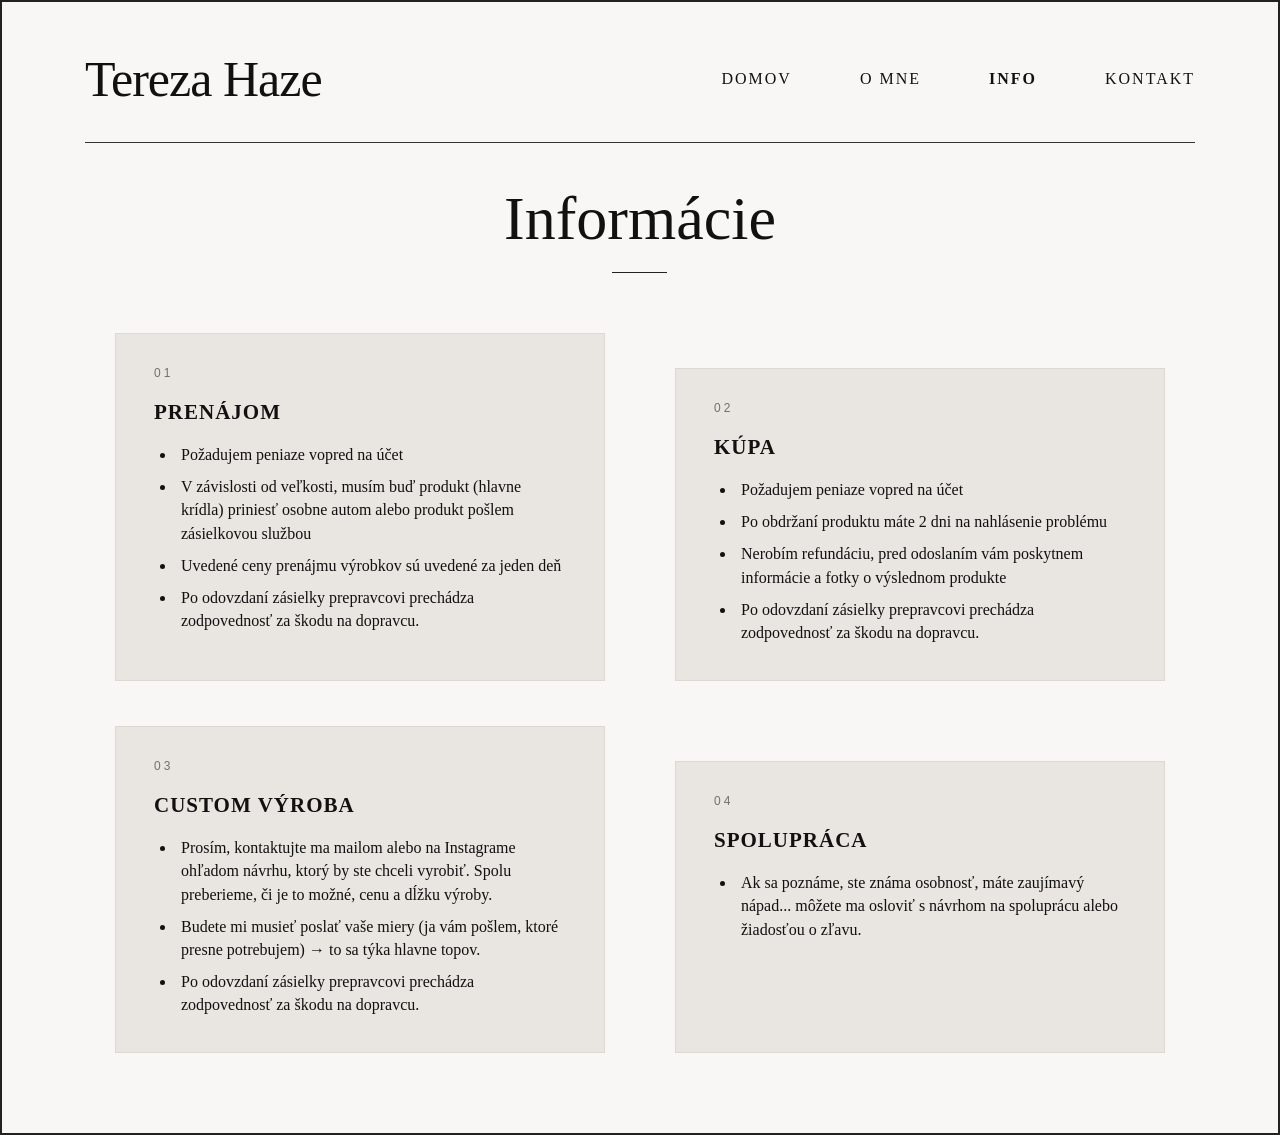
==== info.html @ 868201e6 "Initial commit" ====
<!DOCTYPE html>
<html lang="sk">

<head>
    <meta charset="UTF-8">
    <meta name="viewport" content="width=device-width, initial-scale=1.0">

    <title>Informácie | Tereza Haze</title>

    <link rel="stylesheet" href="css/style.css">
</head>

<body>

    <header class="header">

        <a href="index.html" class="logo">
            Tereza Haze
        </a>

        <nav class="navigation">
            <a href="index.html">DOMOV</a>
            <a href="o-mne.html">O MNE</a>
            <a href="info.html" class="active">INFO</a>
            <a href="kontakt.html">KONTAKT</a>
        </nav>

    </header>


    <main>

    <section class="info-page">

        <h1>Informácie</h1>

        <div class="info-line"></div>

        <div class="info-grid">

            <article class="info-card rental">

                <span class="info-number">01</span>

                <h2>PRENÁJOM</h2>

                <ul>
                    <li>Požadujem peniaze vopred na účet</li>
                    <li>V závislosti od veľkosti, musím buď produkt (hlavne krídla) priniesť osobne autom alebo produkt pošlem zásielkovou službou</li>
                    <li>Uvedené ceny prenájmu výrobkov sú uvedené za jeden deň</li>
                    <li>Po odovzdaní zásielky prepravcovi prechádza zodpovednosť za škodu na dopravcu.</li>
                </ul>

            </article>


            <article class="info-card purchase">

                <span class="info-number">02</span>

                <h2>KÚPA</h2>

                <ul>
                    <li>Požadujem peniaze vopred na účet</li>
                    <li>Po obdržaní produktu máte 2 dni na nahlásenie problému</li>
                    <li>Nerobím refundáciu, pred odoslaním vám poskytnem informácie a fotky o výslednom produkte</li>
                    <li>Po odovzdaní zásielky prepravcovi prechádza zodpovednosť za škodu na dopravcu.</li>
                </ul>

            </article>


            <article class="info-card custom">

                <span class="info-number">03</span>

                <h2>CUSTOM VÝROBA</h2>

                <ul>
                    <li>Prosím, kontaktujte ma mailom alebo na Instagrame ohľadom návrhu, ktorý by ste chceli vyrobiť. Spolu preberieme, či je to možné, cenu a dĺžku výroby.</li>
                    <li>Budete mi musieť poslať vaše miery (ja vám pošlem, ktoré presne potrebujem) → to sa týka hlavne topov.</li>
                    <li>Po odovzdaní zásielky prepravcovi prechádza zodpovednosť za škodu na dopravcu.</li>
                </ul>

            </article>


            <article class="info-card cooperation">

                <span class="info-number">04</span>

                <h2>SPOLUPRÁCA</h2>

                <ul>
                    <li>Ak sa poznáme, ste známa osobnosť, máte zaujímavý nápad... môžete ma osloviť s návrhom na spoluprácu alebo žiadosťou o zľavu.</li>
                </ul>

            </article>

        </div>

    </section>

    </main>


    <script src="js/script.js"></script>

</body>

</html>
---- css/style.css ----
/* ========================================
   RESET
======================================== */

* {
    box-sizing: border-box;
    margin: 0;
    padding: 0;
}


body {
    background: #f8f7f5;
    color: #111;

    font-family: Georgia, "Times New Roman", serif;

    border: 2px solid #222;

    min-height: 100vh;
}


/* ========================================
   HEADER
======================================== */

.header {
    width: 87%;

    margin: 0 auto;

    padding: 48px 0 34px;

    border-bottom: 1px solid #333;

    display: flex;
    align-items: center;
    justify-content: space-between;
}


.logo {
    color: #111;

    text-decoration: none;

    font-family: Georgia, "Times New Roman", serif;

    font-size: 50px;
    font-weight: normal;

    letter-spacing: -1px;
}


.navigation {
    display: flex;

    align-items: center;

    gap: 68px;
}


.navigation a {
    color: #111;

    text-decoration: none;

    font-size: 16px;

    letter-spacing: 2px;

    transition: opacity 0.2s ease;
}


.navigation a:hover {
    opacity: 0.5;
}


.navigation .active {
    font-weight: bold;
}


/* ========================================
   HOMEPAGE
======================================== */

.hero {
    position: relative;

    width: 90%;
    height: 350px;

    margin: 0 auto 42px;

    overflow: hidden;
}


.hero-gif {
    width: 100%;
    height: 100%;

    display: block;

    object-fit: cover;
}


.welcome-box {
    position: absolute;

    left: 50%;
    bottom: 18px;

    transform: translateX(-50%);

    width: 60%;

    padding: 26px;

    background: #f8f7f5;

    text-align: center;

    font-size: 28px;

    letter-spacing: 6px;
}


/* ========================================
   HOMEPAGE CATEGORIES
======================================== */

.categories {
    width: 90%;

    margin: 0 auto;

    display: grid;

    grid-template-columns: repeat(4, 1fr);

    gap: 60px;
}


.category {
    display: block;

    color: #111;

    text-decoration: none;
}


.category h2 {
    margin-bottom: 25px;

    text-align: center;

    font-family: Arial, sans-serif;

    font-size: 17px;

    letter-spacing: 2px;
}


.category img {
    width: 100%;

    aspect-ratio: 1 / 1;

    object-fit: cover;

    display: block;
}


/* ========================================
   O MNE
======================================== */

.about-page {
    position: relative;

    width: 87%;

    max-width: 1200px;

    margin: 50px auto 100px;

    display: grid;

    grid-template-columns: 1fr 1fr;

    gap: 75px;

    align-items: center;
}


/* ----------------------------------------
   IMAGE
---------------------------------------- */

.about-image-area {
    position: relative;

    width: 100%;

    padding: 0 0 48px 48px;
}


.about-background {
    position: absolute;

    left: 0;
    bottom: 0;

    width: 72%;
    height: 72%;

    background: #e7e2dc;

    z-index: 0;
}


.about-image {
    position: relative;

    z-index: 1;

    width: 100%;

    aspect-ratio: 3 / 4;

    display: block;

    object-fit: cover;
}


/* ----------------------------------------
   TEXT
---------------------------------------- */

.about-content {
    padding-right: 20px;
}


.about-label {
    display: flex;

    align-items: center;

    gap: 18px;

    margin-bottom: 24px;

    font-family: Arial, sans-serif;

    font-size: 12px;

    letter-spacing: 3px;
}


.about-label span:first-child {
    opacity: 0.45;
}


.about-label span:last-child {
    font-weight: bold;
}


.about-content h1 {
    font-size: 67px;

    font-weight: normal;

    line-height: 1;

    margin-bottom: 25px;
}


.about-content h1 span {
    letter-spacing: 5px;
}


.about-line {
    width: 55px;

    height: 1px;

    background: #222;

    margin-bottom: 28px;
}


.about-text p {
    font-size: 18px;

    line-height: 1.45;

    margin-bottom: 18px;
}


.about-text p:last-child {
    margin-bottom: 0;
}


/* ----------------------------------------
   TABLET
---------------------------------------- */

@media (max-width: 1000px) {

    .about-page {
        width: 90%;

        gap: 45px;
    }


    .about-content h1 {
        font-size: 53px;
    }


    .about-text p {
        font-size: 16px;
    }


    .about-image-area {
        padding-left: 30px;

        padding-bottom: 30px;
    }

}


/* ----------------------------------------
   PHONE
---------------------------------------- */

@media (max-width: 700px) {

    .about-page {
        width: 88%;

        margin: 35px auto 60px;

        display: flex;

        flex-direction: column;

        gap: 40px;
    }


    /* IMAGE */

    .about-image-area {
        width: 88%;

        margin: 0 auto;

        padding: 0 0 28px 28px;
    }


    .about-background {
        width: 70%;
        height: 65%;
    }


    .about-image {
        aspect-ratio: 3 / 4;
    }


    /* TEXT */

    .about-content {
        width: 100%;

        padding: 0;
    }


    .about-label {
        margin-bottom: 18px;

        font-size: 10px;

        letter-spacing: 2.5px;
    }


    .about-content h1 {
        font-size: 46px;

        margin-bottom: 20px;
    }


    .about-line {
        margin-bottom: 23px;
    }


    .about-text p {
        font-size: 16px;

        line-height: 1.5;

        margin-bottom: 18px;
    }

}


/* ----------------------------------------
   SMALL PHONE
---------------------------------------- */

@media (max-width: 430px) {

    .about-page {
        width: 88%;

        gap: 32px;
    }


    .about-image-area {
        width: 94%;
    }


    .about-content h1 {
        font-size: 39px;
    }


    .about-text p {
        font-size: 15.5px;
    }

}

/* ========================================
   INFO
======================================== */

.info-page {
    width: 87%;

    margin: 40px auto 80px;
}


.info-page > h1 {
    text-align: center;

    font-size: 62px;
    font-weight: normal;

    margin-bottom: 18px;
}


.info-line {
    width: 55px;
    height: 1px;

    background: #222;

    margin: 0 auto 60px;
}


/* ----------------------------------------
   CARDS
---------------------------------------- */

.info-grid {
    max-width: 1050px;

    margin: 0 auto;

    display: grid;

    grid-template-columns: 1fr 1fr;

    column-gap: 70px;
    row-gap: 45px;
}


.info-card {
    position: relative;

    background: #e9e5e0;

    padding: 32px 38px 36px;

    border: 1px solid #ddd8d2;

    transition:
        transform 0.25s ease,
        box-shadow 0.25s ease;
}


.info-card:hover {
    transform: translateY(-4px);

    box-shadow: 0 8px 20px rgba(0, 0, 0, 0.06);
}


/* alternating cards */

.info-card.purchase {
    margin-top: 35px;
}

.info-card.cooperation {
    margin-top: 35px;
}


/* number */

.info-number {
    display: block;

    margin-bottom: 20px;

    font-family: Arial, sans-serif;

    font-size: 12px;

    letter-spacing: 3px;

    opacity: 0.55;
}


/* heading */

.info-card h2 {
    margin-bottom: 18px;

    font-family: Georgia, "Times New Roman", serif;

    font-size: 21px;

    font-weight: bold;

    letter-spacing: 1px;
}


/* list */

.info-card ul {
    padding-left: 22px;
}


.info-card li {
    padding-left: 5px;

    margin-bottom: 9px;

    font-size: 16px;

    line-height: 1.45;
}


.info-card li:last-child {
    margin-bottom: 0;
}


/* ----------------------------------------
   TABLET
---------------------------------------- */

@media (max-width: 900px) {

    .info-grid {
        column-gap: 30px;
    }

    .info-card {
        padding: 28px 25px 30px;
    }

}


/* ----------------------------------------
   PHONE
---------------------------------------- */

@media (max-width: 700px) {

    .info-page {
        width: 88%;

        margin-top: 35px;

        margin-bottom: 50px;
    }


    .info-page > h1 {
        font-size: 45px;

        margin-bottom: 15px;
    }


    .info-line {
        margin-bottom: 40px;
    }


    .info-grid {
        display: flex;

        flex-direction: column;

        gap: 22px;
    }


    .info-card,
    .info-card.purchase,
    .info-card.cooperation {
        margin-top: 0;
    }


    .info-card {
        padding: 25px 22px 28px;
    }


    .info-number {
        margin-bottom: 15px;
    }


    .info-card h2 {
        font-size: 18px;

        margin-bottom: 15px;
    }


    .info-card li {
        font-size: 15px;

        line-height: 1.45;

        margin-bottom: 8px;
    }

}

/* ========================================
CONTACT
======================================== */

.contact-page {
    width: 87%;

    max-width: 1200px;

    margin: 42px auto 80px;

    display: grid;

    grid-template-columns: 1fr 1.15fr;

    column-gap: 55px;

    align-items: start;
}


/* ----------------------------------------
CONTENT
---------------------------------------- */

.contact-content {
    padding-left: 40px;

    padding-top: 58px;
}

.contact-content h1 {
    margin: 0 0 15px;

    font-family: Arial, sans-serif;

    font-size: 46px;

    font-weight: 700;

    letter-spacing: -1.5px;

    color: #292522;
}


.contact-intro {
    max-width: 510px;

    margin: 0 0 40px;

    font-size: 17px;

    line-height: 1.4;

    font-style: italic;

    color: #403b38;
}


/* ----------------------------------------
CONTACT DETAILS
---------------------------------------- */

.contact-details {
    margin-top: 0;
}


.contact-item {
    margin-bottom: 18px;
}


.contact-item h2 {
    margin: 0 0 4px;

    font-family: Arial, sans-serif;

    font-size: 20px;

    font-weight: 700;

    color: #292522;
}


.contact-item p {
    margin: 0;

    font-size: 18px;

    line-height: 1.45;

    color: #403b38;
}


/* ----------------------------------------
INSTAGRAM
---------------------------------------- */

.instagram-link {
    display: inline-flex;

    align-items: center;

    justify-content: center;

    width: 52px;

    height: 52px;

    margin-top: 23px;

    text-decoration: none;
}


.instagram-placeholder {
    display: flex;

    align-items: center;

    justify-content: center;

    width: 50px;

    height: 50px;

    border-radius: 13px;

    background: linear-gradient(
        135deg,
        #515bd4,
        #8134af 35%,
        #dd2a7b 65%,
        #feda77
    );

    color: white;

    font-family: Arial, sans-serif;

    font-size: 13px;

    font-weight: bold;

    letter-spacing: 1px;

    transition: transform 0.2s ease;
}


.instagram-link:hover .instagram-placeholder {
    transform: scale(1.06);
}


/* ----------------------------------------
IMAGES
---------------------------------------- */

.contact-images {
    position: relative;

    width: 100%;

    min-height: 585px;
}


.contact-image {
    position: absolute;

    overflow: hidden;
}


.contact-image img {
    display: block;

    width: 100%;

    height: 100%;

    object-fit: cover;
}


/* large image */

.contact-image-main {
    top: 0;

    left: 0;

    width: 340px;

    height: 465px;

    z-index: 2;
}


/* smaller image */

.contact-image-side {
    top: 125px;

    right: 0;

    width: 275px;

    height: 460px;

    z-index: 1;
}


/* ----------------------------------------
TABLET
---------------------------------------- */

@media (max-width: 900px) {

    .contact-page {
        column-gap: 30px;
    }


    .contact-content {
        padding-left: 15px;

        padding-top: 45px;
    }


    .contact-content h1 {
        font-size: 40px;
    }


    .contact-intro {
        font-size: 16px;
    }


    .contact-images {
        min-height: 520px;
    }


    .contact-image-main {
        width: 290px;

        height: 400px;
    }


    .contact-image-side {
        top: 105px;

        width: 230px;

        height: 400px;
    }

}


/* ----------------------------------------
PHONE
---------------------------------------- */

@media (max-width: 700px) {

    .contact-page {
        width: 88%;

        margin-top: 35px;

        margin-bottom: 50px;

        display: flex;

        flex-direction: column;

        gap: 45px;
    }


    .contact-content {
        padding-left: 0;

        padding-top: 10px;
    }


    .contact-content h1 {
        font-size: 38px;

        margin-bottom: 15px;
    }


    .contact-intro {
        font-size: 16px;

        margin-bottom: 32px;
    }


    .contact-item {
        margin-bottom: 17px;
    }


    .contact-item h2 {
        font-size: 18px;
    }


    .contact-item p {
        font-size: 16px;
    }


    .instagram-link {
        margin-top: 15px;
    }


    .contact-images {
        width: 100%;

        min-height: 470px;
    }


    .contact-image-main {
        top: 0;

        left: 0;

        width: 67%;

        height: 365px;
    }


    .contact-image-side {
        top: 100px;

        right: 0;

        width: 55%;

        height: 365px;
    }

}


/* ----------------------------------------
SMALL PHONE
---------------------------------------- */

@media (max-width: 450px) {

    .contact-page {
        gap: 35px;
    }


    .contact-content h1 {
        font-size: 34px;
    }


    .contact-images {
        min-height: 390px;
    }


    .contact-image-main {
        width: 68%;

        height: 300px;
    }


    .contact-image-side {
        top: 80px;

        width: 55%;

        height: 300px;
    }

}

/* ========================================
   MOBILE FIXES
   HEADER + HOMEPAGE CATEGORIES
======================================== */

@media (max-width: 700px) {

    /* ----------------------------------------
       HEADER
    ---------------------------------------- */

    .header {
        width: 88%;

        padding: 28px 0 22px;

        display: flex;

        flex-direction: column;

        align-items: center;

        justify-content: center;

        gap: 22px;

        text-align: center;
    }


    /* Make Tereza Haze smaller on phone */

    .logo {
        font-size: 36px;

        letter-spacing: -0.8px;

        white-space: nowrap;
    }


    /* ----------------------------------------
       MOBILE NAVIGATION
    ---------------------------------------- */

    .navigation {
        width: 100%;

        display: grid;

        grid-template-columns: repeat(2, 1fr);

        gap: 0;

        align-items: center;

        justify-items: center;
    }


    .navigation a {
        width: 100%;

        padding: 10px 5px;

        font-size: 13px;

        letter-spacing: 1.5px;

        text-align: center;
    }


    /* ----------------------------------------
       HOMEPAGE HERO
    ---------------------------------------- */

    .hero {
        width: 88%;

        height: 270px;

        margin: 25px auto 35px;
    }


    .welcome-box {
        width: 78%;

        padding: 18px;

        bottom: 12px;

        font-size: 21px;

        letter-spacing: 4px;
    }


    /* ----------------------------------------
       HOMEPAGE CATEGORIES
       
       2 x 2 instead of 4 across
    ---------------------------------------- */

    .categories {
        width: 88%;

        margin: 0 auto 50px;

        display: grid;

        grid-template-columns: repeat(2, minmax(0, 1fr));

        gap: 35px 18px;
    }


    .category {
        width: 100%;

        min-width: 0;
    }


    .category h2 {
        margin-bottom: 13px;

        font-size: 14px;

        letter-spacing: 1.5px;
    }


    .category img {
        width: 100%;

        aspect-ratio: 1 / 1;

        object-fit: cover;

        display: block;
    }

}


/* ========================================
   SMALL PHONE
======================================== */

@media (max-width: 430px) {

    .header {
        width: 88%;

        padding-top: 23px;

        padding-bottom: 18px;

        gap: 17px;
    }


    .logo {
        font-size: 31px;

        letter-spacing: -0.6px;
    }


    .navigation a {
        padding: 8px 3px;

        font-size: 11px;

        letter-spacing: 1.2px;
    }


    .hero {
        width: 88%;

        height: 220px;

        margin-top: 22px;

        margin-bottom: 30px;
    }


    .welcome-box {
        width: 80%;

        padding: 14px;

        font-size: 18px;

        letter-spacing: 3px;
    }


    .categories {
        width: 88%;

        grid-template-columns: repeat(2, minmax(0, 1fr));

        gap: 28px 14px;
    }


    .category h2 {
        font-size: 12px;

        letter-spacing: 1.2px;

        margin-bottom: 10px;
    }

}

/* ========================================
   CATEGORY / GALLERY PAGES
======================================== */

.category-page {
    position: relative;

    width: 92%;

    max-width: 1220px;

    margin: 35px auto 70px;

    min-height: 650px;

    background:
        radial-gradient(
            ellipse at 20% 20%,
            rgba(255, 255, 255, 0.9),
            transparent 55%
        ),
        radial-gradient(
            ellipse at 80% 75%,
            rgba(255, 255, 255, 0.75),
            transparent 55%
        ),
        #f1f5fb;

    padding: 35px 0 50px;
}


/* ----------------------------------------
PRODUCT GRID
---------------------------------------- */

.product-grid {
    width: 100%;

    display: grid;

    grid-template-columns:
        repeat(4, minmax(0, 1fr));

    column-gap: 36px;

    row-gap: 35px;

    align-items: start;
}


/* ----------------------------------------
PRODUCT
---------------------------------------- */

.product-card {
    display: block;

    width: 100%;

    color: #111;

    text-decoration: none;

    text-align: center;
}


.product-card img {
    display: block;

    width: 100%;

    aspect-ratio: 1 / 1;

    object-fit: cover;

    margin-bottom: 20px;
}


.product-card h2 {
    margin: 0;

    font-family: Arial, sans-serif;

    font-size: 16px;

    font-weight: bold;

    letter-spacing: 2.5px;
}


.product-card:hover img {
    opacity: 0.88;
}


.product-card:hover h2 {
    opacity: 0.6;
}


/* ----------------------------------------
DESCRIPTION
---------------------------------------- */

.category-description {
    grid-column: 3 / 5;

    align-self: center;

    padding: 20px 35px 20px 20px;

    text-align: center;

    font-family:
        Georgia,
        "Times New Roman",
        serif;

    font-size: 20px;

    line-height: 1.45;
}


.category-description p {
    margin-bottom: 12px;
}


.category-description p:last-child {
    margin-bottom: 0;
}


/* ----------------------------------------
LOGO
---------------------------------------- */

.category-logo {
    
    position: absolute;

    right: 20px;

    bottom: 20px;

    width: 100px;

    height: 125px;

    display: flex;

    align-items: center;

    justify-content: center;
}


.category-logo img {
    margin-top: 80px;

    margin-left: 100px;

    display: block;

    width: 100%;

    height: 100%;

    object-fit: contain;
}


/* ----------------------------------------
TABLET
---------------------------------------- */

@media (max-width: 900px) {

    .category-page {
        width: 90%;

        padding: 28px 0 70px;
    }


    .product-grid {
        grid-template-columns:
            repeat(3, minmax(0, 1fr));

        column-gap: 25px;

        row-gap: 32px;
    }


    .category-description {
        grid-column: 2 / 4;

        padding: 15px 20px;

        font-size: 18px;
    }


    .category-logo {
        width: 80px;

        height: 100px;

        right: 15px;

        bottom: 15px;
    }

}


/* ----------------------------------------
PHONE
---------------------------------------- */

@media (max-width: 700px) {

    .category-page {
        width: 88%;

        margin: 30px auto 50px;

        padding: 25px 0 80px;

        min-height: 0;
    }


    .product-grid {
        grid-template-columns:
            repeat(2, minmax(0, 1fr));

        column-gap: 18px;

        row-gap: 30px;
    }


    .product-card img {
        margin-bottom: 12px;
    }


    .product-card h2 {
        font-size: 12px;

        letter-spacing: 1.5px;
    }


    .category-description {
        grid-column: 1 / 3;

        padding: 15px 15px 25px;

        font-size: 16px;

        line-height: 1.5;
    }


    .category-logo {
        position: relative;

        right: auto;

        bottom: auto;

        width: 65px;

        height: 80px;

        margin: 10px 15px 0 auto;
    }

}


/* ----------------------------------------
SMALL PHONE
---------------------------------------- */

@media (max-width: 430px) {

    .category-page {
        width: 88%;

        padding-top: 20px;
    }


    .product-grid {
        column-gap: 13px;

        row-gap: 25px;
    }


    .product-card h2 {
        font-size: 10px;

        letter-spacing: 1.2px;
    }


    .category-description {
        font-size: 15px;

        padding-left: 8px;

        padding-right: 8px;
    }


    .category-logo {
        width: 55px;

        height: 70px;
    }

}
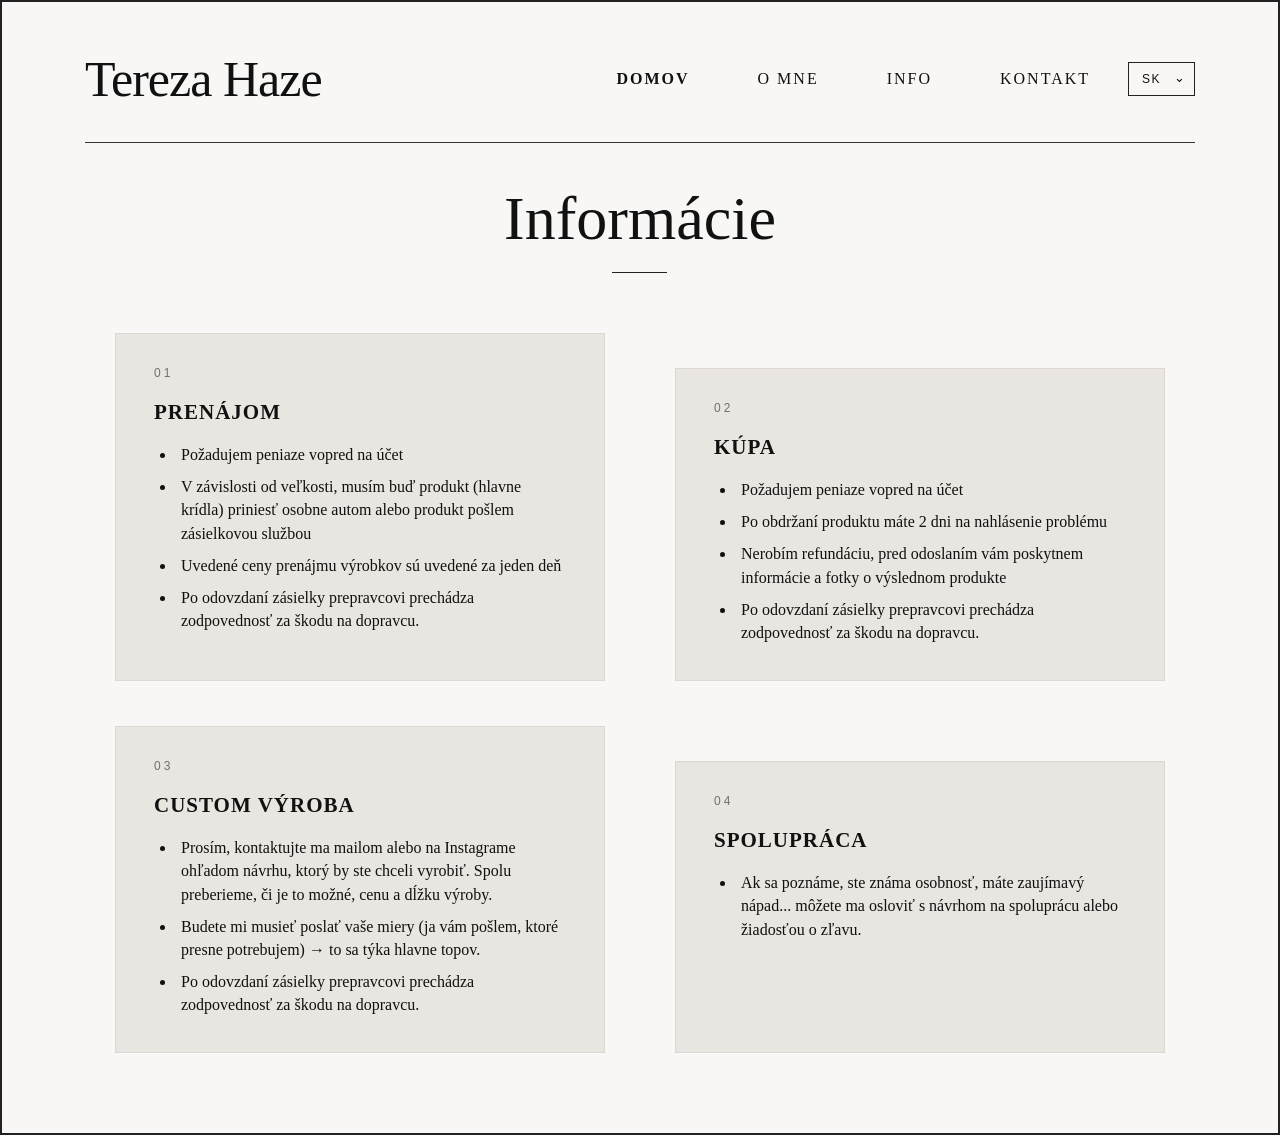
==== commit 95a0c138: "Updated gallery page" ====
--- a/info.html
+++ b/info.html
@@ -14,16 +14,27 @@
 
     <header class="header">
 
-        <a href="index.html" class="logo">
-            Tereza Haze
-        </a>
+    <div class="logo">
+        Tereza Haze
+    </div>
+
+    <div class="header-right">
 
         <nav class="navigation">
-            <a href="index.html">DOMOV</a>
-            <a href="o-mne.html">O MNE</a>
-            <a href="info.html" class="active">INFO</a>
-            <a href="kontakt.html">KONTAKT</a>
+            <a href="index.html" class="active" data-sk="DOMOV" data-en="HOME">DOMOV</a>
+            <a href="o-mne.html" data-sk="O MNE" data-en="ABOUT ME">O MNE</a>
+            <a href="info.html" data-sk="INFO" data-en="INFO">INFO</a>
+            <a href="kontakt.html" data-sk="KONTAKT" data-en="CONTACT">KONTAKT</a>
         </nav>
+
+        <div class="language-selector">
+            <select id="language-select" aria-label="Choose language">
+                <option value="sk">SK</option>
+                <option value="en">EN</option>
+            </select>
+        </div>
+
+    </div>
 
     </header>
 
--- a/css/style.css
+++ b/css/style.css
@@ -1650,4 +1650,125 @@
         height: 70px;
     }
 
+}
+
+/* ========================================
+   LANGUAGE SELECTOR
+======================================== */
+
+.header-right {
+    display: flex;
+    align-items: center;
+    gap: 38px;
+}
+
+
+/* ----------------------------------------
+   SELECTOR
+---------------------------------------- */
+
+.language-selector {
+    position: relative;
+}
+
+.language-selector select {
+    appearance: none;
+    -webkit-appearance: none;
+
+    background: transparent;
+
+    border: 1px solid #222;
+    border-radius: 0;
+
+    padding: 9px 32px 9px 13px;
+
+    font-family: Arial, sans-serif;
+    font-size: 12px;
+    letter-spacing: 1.5px;
+
+    color: #111;
+
+    cursor: pointer;
+
+    transition:
+        background 0.2s ease,
+        color 0.2s ease;
+}
+
+
+/* Little arrow */
+
+.language-selector::after {
+    content: "⌄";
+
+    position: absolute;
+    right: 10px;
+    top: 50%;
+
+    transform: translateY(-55%);
+
+    font-size: 13px;
+
+    pointer-events: none;
+}
+
+
+/* Hover */
+
+.language-selector select:hover {
+    background: #111;
+    color: #f8f7f5;
+}
+
+
+/* Keep the dropdown readable */
+
+.language-selector select option {
+    background: #f8f7f5;
+    color: #111;
+}
+
+
+/* ========================================
+   MOBILE LANGUAGE SELECTOR
+======================================== */
+
+@media (max-width: 700px) {
+
+    .header-right {
+        width: 100%;
+
+        display: flex;
+        flex-direction: column;
+
+        gap: 10px;
+    }
+
+
+    .navigation {
+        width: 100%;
+    }
+
+
+    .language-selector {
+        margin-top: 2px;
+    }
+
+
+    .language-selector select {
+        padding: 8px 30px 8px 12px;
+        font-size: 11px;
+        letter-spacing: 1.3px;
+    }
+
+}
+
+
+@media (max-width: 430px) {
+
+    .language-selector select {
+        padding: 7px 28px 7px 11px;
+        font-size: 10px;
+    }
+
 }
